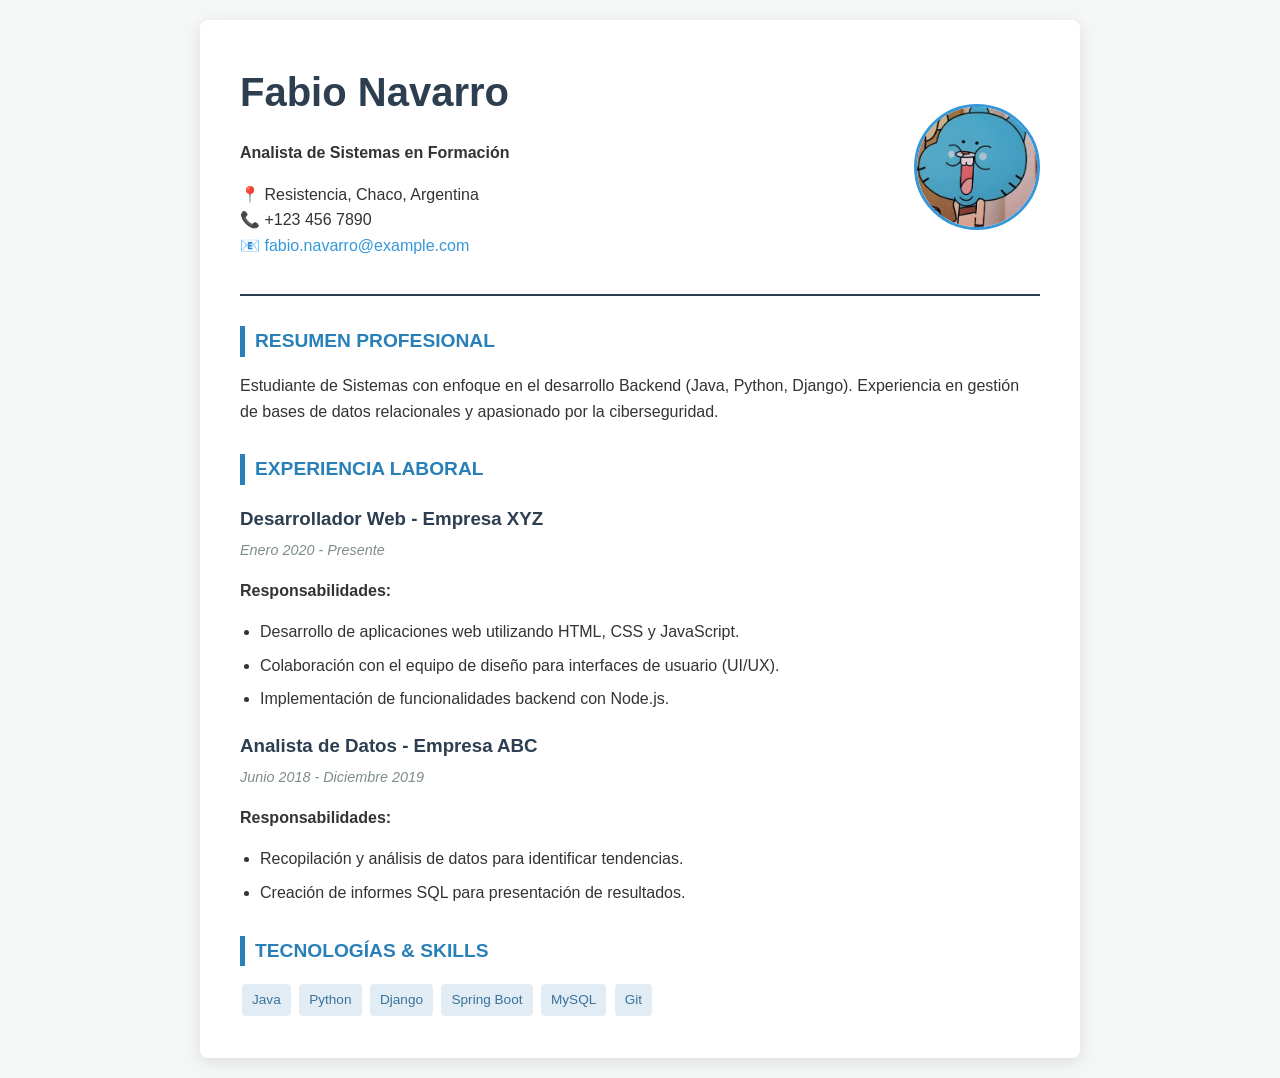
==== index.html @ 79a2d8a2 "jugando un poco con JavaScript y CSS" ====
<!DOCTYPE html>
<html lang="es">
<head>
    <meta charset="UTF-8">
    <meta name="viewport" content="width=device-width, initial-scale=1.0">
    <title>Curriculum Vitae - Fabio Navarro</title>
    <link rel="stylesheet" href="style.css">
    
</head>
<body>

<div class="container">
    <header>
        <div class="header-text">
            <h1>Fabio Navarro</h1>
            <p><strong>Analista de Sistemas en Formación</strong></p>
            <p>
                📍 Resistencia, Chaco, Argentina<br>
                📞 +123 456 7890<br>
                📧 <a href="mailto:fabio.navarro@example.com">fabio.navarro@example.com</a>
            </p>
        </div>
        <img src="gumball.jpg" alt="Foto de Fabio Navarro" class="perfil-foto" onclick="saludar()">
    </header>

    <section>
        <h2>Resumen Profesional</h2>
        <p>Estudiante de Sistemas con enfoque en el desarrollo Backend (Java, Python, Django). Experiencia en gestión de bases de datos relacionales y apasionado por la ciberseguridad.</p>
    </section>

    <section>
        <h2>Experiencia Laboral</h2>
        
        <div class="job-item">
            <h3>Desarrollador Web - Empresa XYZ</h3>
            <span class="job-date">Enero 2020 - Presente</span>
            <p><strong>Responsabilidades:</strong></p>
            <ul>
                <li>Desarrollo de aplicaciones web utilizando HTML, CSS y JavaScript.</li>
                <li>Colaboración con el equipo de diseño para interfaces de usuario (UI/UX).</li>
                <li>Implementación de funcionalidades backend con Node.js.</li> 
            </ul>
        </div>

        <div class="job-item">
            <h3>Analista de Datos - Empresa ABC</h3>
            <span class="job-date">Junio 2018 - Diciembre 2019</span>
            <p><strong>Responsabilidades:</strong></p>
            <ul>
                <li>Recopilación y análisis de datos para identificar tendencias.</li>
                <li>Creación de informes SQL para presentación de resultados.</li>
            </ul>
        </div>
    </section>

    <section>
        <h2>Tecnologías & Skills</h2>
        <div class="skills-container">
            <span class="badge">Java</span>
            <span class="badge">Python</span>
            <span class="badge">Django</span>
            <span class="badge">Spring Boot</span>
            <span class="badge">MySQL</span>
            <span class="badge">Git</span>
        </div>
    </section>
</div>
<script src="script.js"></script>
</body>
</html>
---- style.css ----
/* style.css */
body {
    font-family: 'Segoe UI', Tahoma, Geneva, Verdana, sans-serif;
    line-height: 1.6;
    color: #333;
    background-color: #f4f7f6;
    margin: 0;
    padding: 20px;
}

.container {
    max-width: 800px;
    margin: 0 auto;
    background: #fff;
    padding: 40px;
    border-radius: 8px;
    box-shadow: 0 4px 15px rgba(0,0,0,0.1);
}

header {
    display: flex;
    align-items: center;
    border-bottom: 2px solid #2c3e50;
    padding-bottom: 20px;
    margin-bottom: 30px;
}

.header-text {
    flex: 1;
}

h1 {
    color: #2c3e50;
    margin: 0;
    font-size: 2.5em;
}

.perfil-foto {
    width: 120px;
    height: 120px;
    border-radius: 50%;
    object-fit: cover;
    border: 3px solid #3498db;
    margin-left: 20px;
}

h2 {
    color: #2980b9;
    border-left: 5px solid #2980b9;
    padding-left: 10px;
    margin-top: 30px;
    text-transform: uppercase;
    font-size: 1.2em;
}

h3 {
    color: #2c3e50;
    margin-bottom: 5px;
}

.job-date {
    color: #7f8c8d;
    font-style: italic;
    font-size: 0.9em;
    display: block;
    margin-bottom: 10px;
}

ul {
    padding-left: 20px;
}

li {
    margin-bottom: 8px;
}

a {
    color: #3498db;
    text-decoration: none;
}

a:hover {
    text-decoration: underline;
}

.badge {
    display: inline-block;
    background: #e1ecf4;
    color: #39739d;
    padding: 5px 10px;
    border-radius: 4px;
    font-size: 0.85em;
    margin: 2px;
}
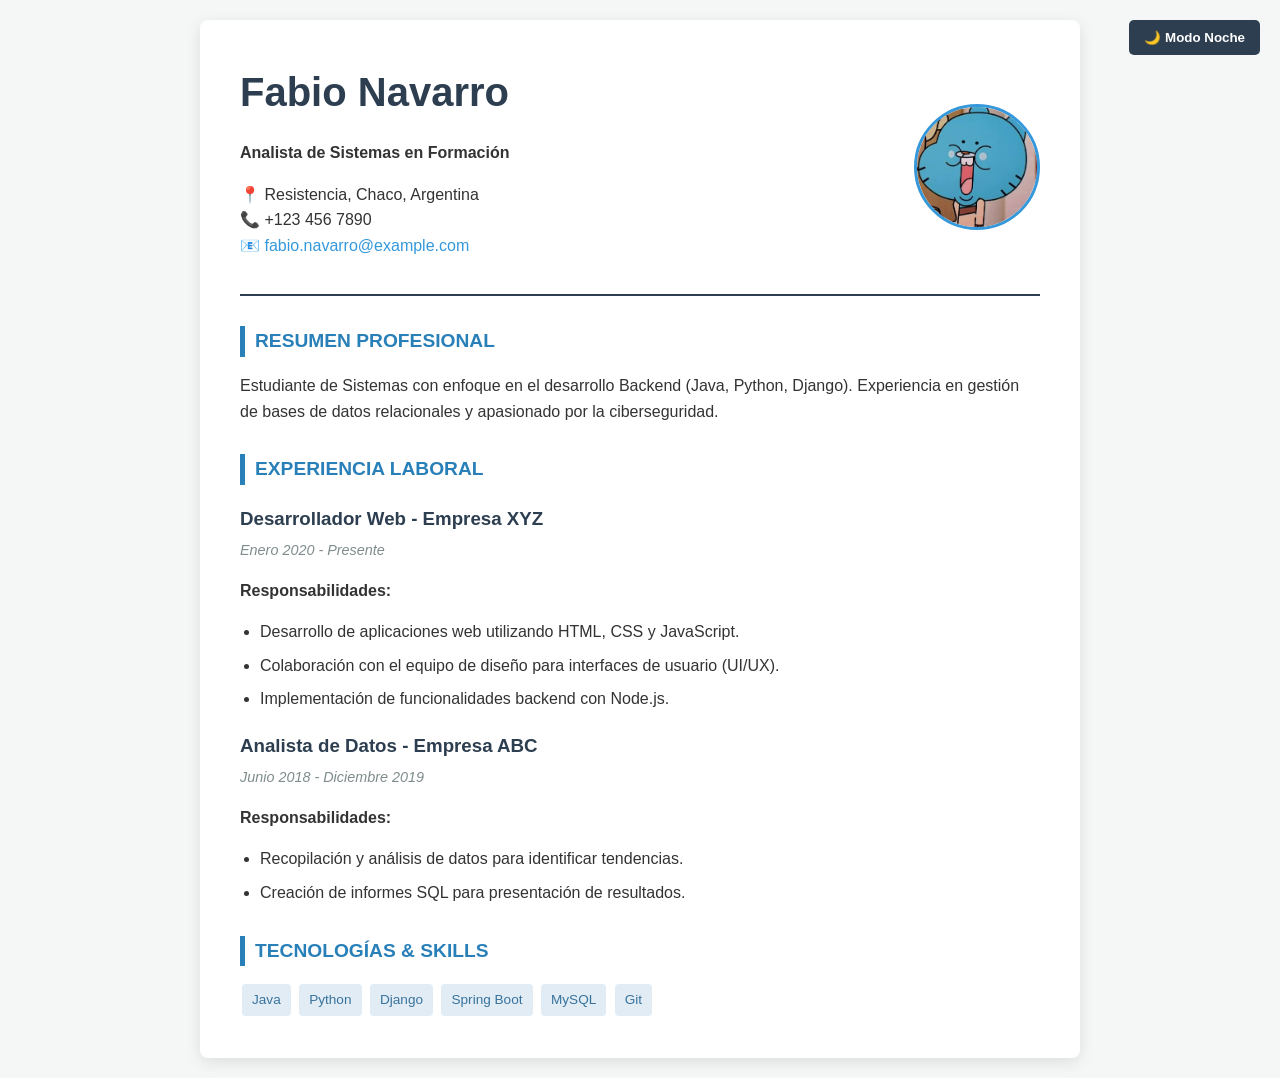
==== commit dddf3604: "añadiendo modo noche" ====
--- a/index.html
+++ b/index.html
@@ -8,7 +8,7 @@
     
 </head>
 <body>
-
+<button id="btn-dark-mode">🌙 Modo Noche</button>
 <div class="container">
     <header>
         <div class="header-text">
@@ -20,7 +20,7 @@
                 📧 <a href="mailto:fabio.navarro@example.com">fabio.navarro@example.com</a>
             </p>
         </div>
-        <img src="gumball.jpg" alt="Foto de Fabio Navarro" class="perfil-foto" onclick="saludar()">
+        <img src="img/gumball.jpg" alt="Foto de Fabio Navarro" class="perfil-foto" onclick="saludar()">
     </header>
 
     <section>
--- a/style.css
+++ b/style.css
@@ -16,6 +16,7 @@
     border-radius: 8px;
     box-shadow: 0 4px 15px rgba(0,0,0,0.1);
 }
+
 
 header {
     display: flex;
@@ -91,4 +92,49 @@
     border-radius: 4px;
     font-size: 0.85em;
     margin: 2px;
+}
+
+/* Definimos los colores base (Modo Claro) */
+:root {
+    --bg-color: #f4f7f6;
+    --container-bg: #ffffff;
+    --text-color: #333;
+    --primary-color: #2c3e50;
+    --secondary-color: #2980b9;
+}
+
+/* Colores para el Modo Oscuro */
+.dark-mode {
+    --bg-color: #121212;
+    --container-bg: #1e1e1e;
+    --text-color: #e0e0e0;
+    --primary-color: #3498db;
+    --secondary-color: #5dade2;
+}
+
+/* Aplicamos las variables a los elementos */
+body {
+    background-color: var(--bg-color);
+    color: var(--text-color);
+    transition: background-color 0.3s, color 0.3s; /* Para que el cambio sea suave */
+}
+
+.container {
+    background-color: var(--container-bg);
+    color: var(--text-color);
+}
+
+/* El botón de la esquina */
+#btn-dark-mode {
+    position: fixed;
+    top: 20px;
+    right: 20px;
+    padding: 10px 15px;
+    background-color: var(--primary-color);
+    color: white;
+    border: none;
+    border-radius: 5px;
+    cursor: pointer;
+    font-weight: bold;
+    z-index: 1000; /* Para que siempre esté arriba */
 }
